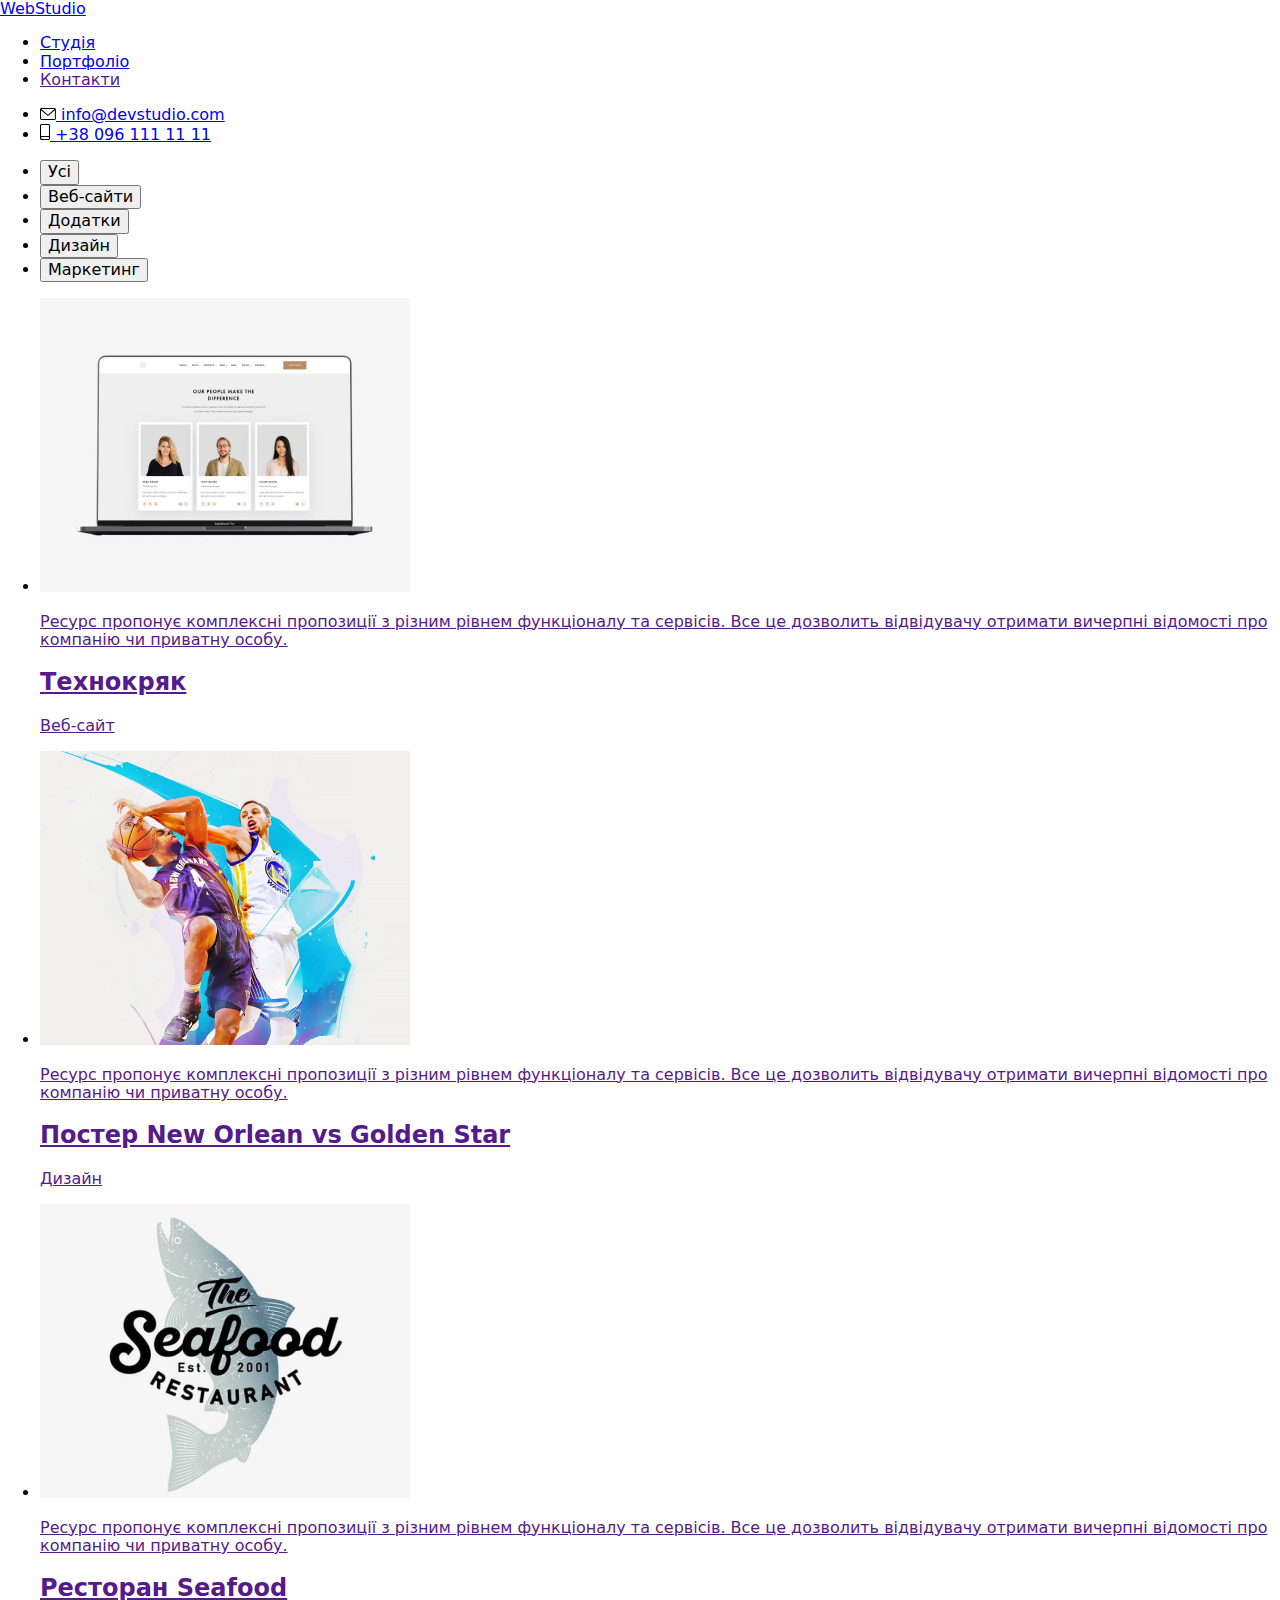
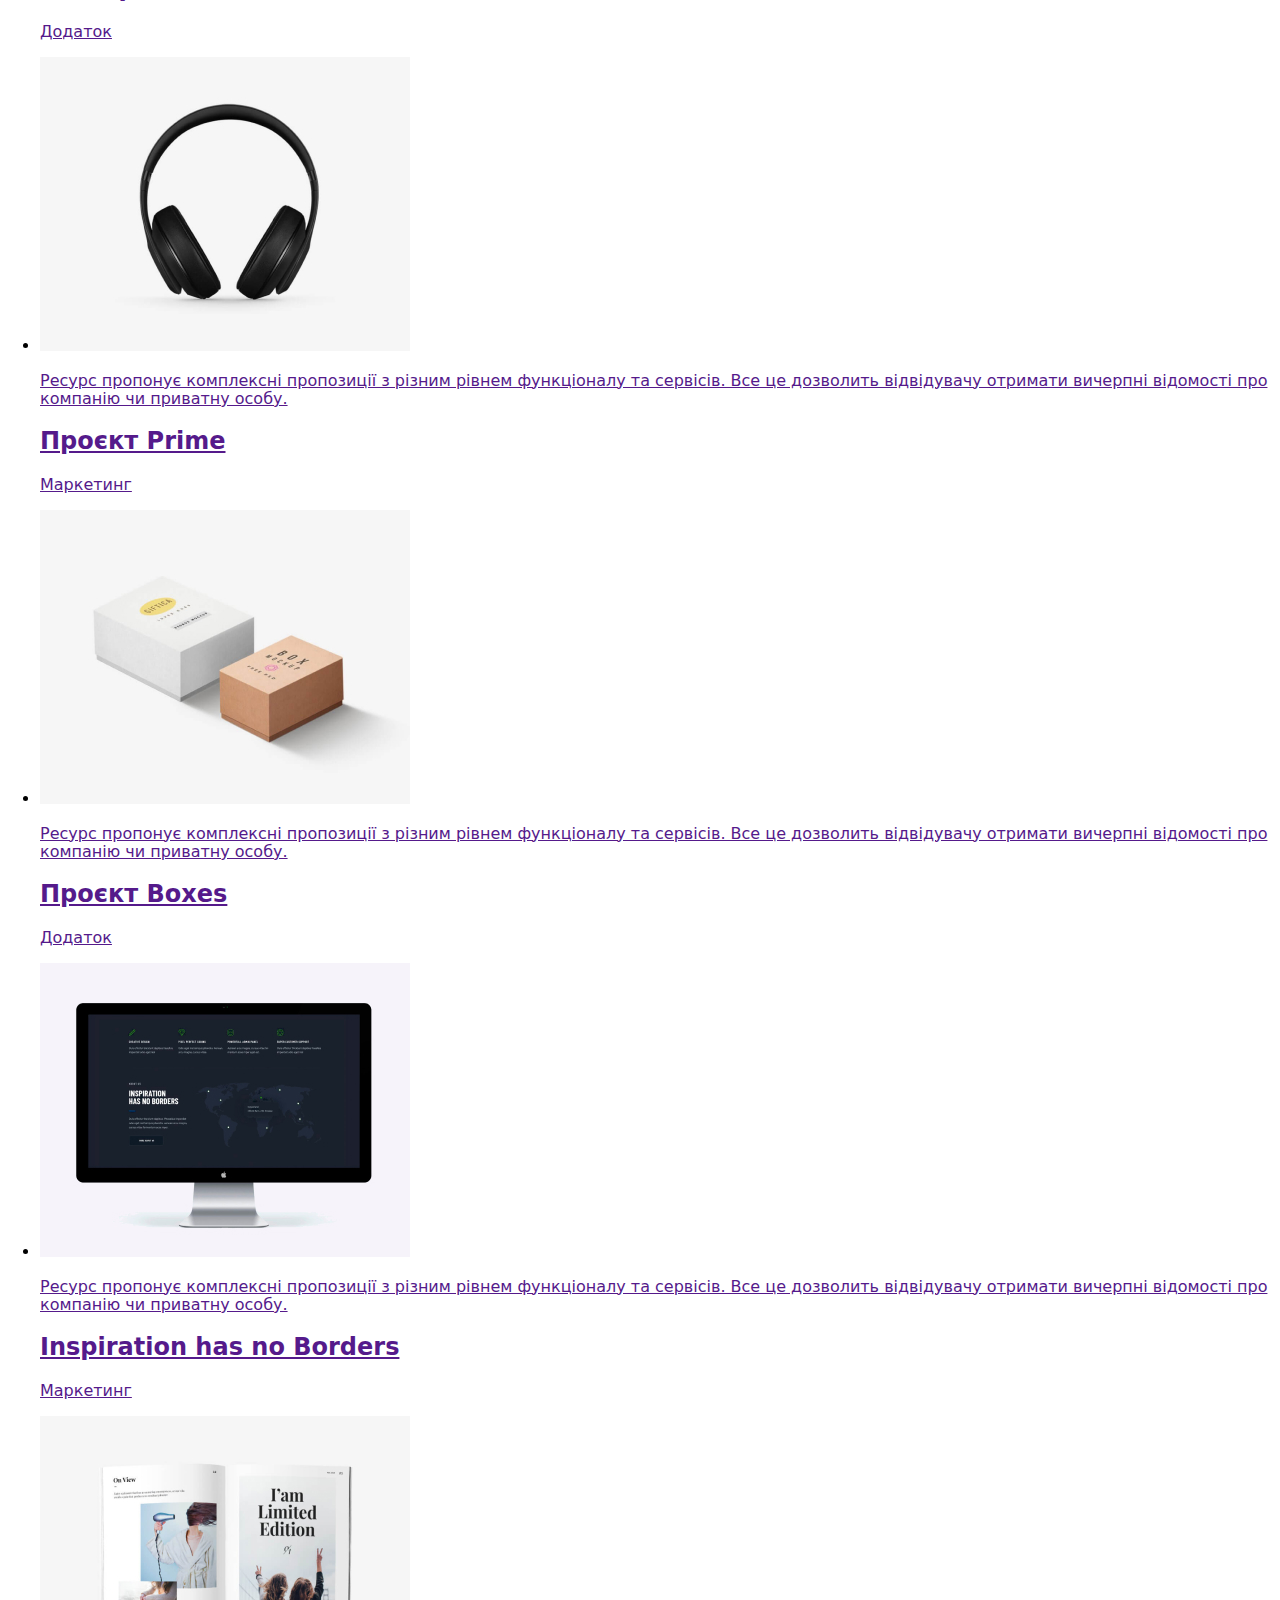
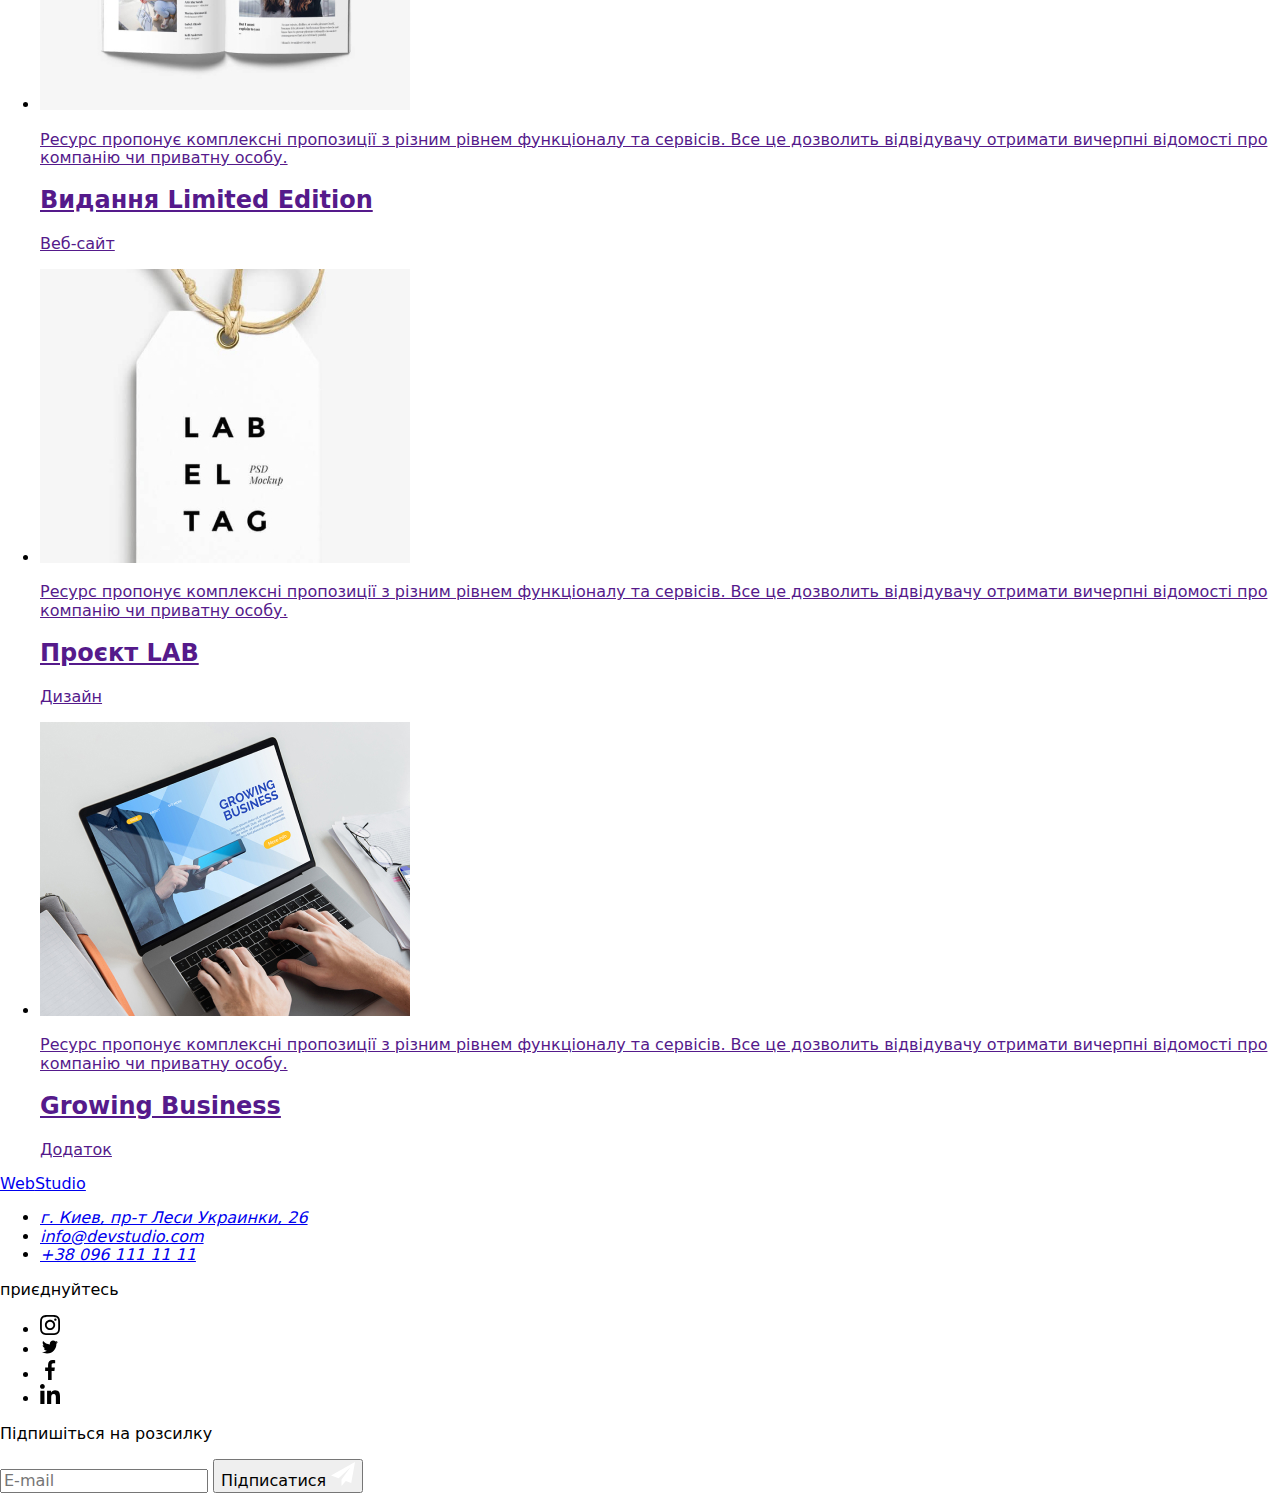
==== portfolio.html @ 45a1a362 "добавил костяк проэкта" ====
<!DOCTYPE html>
<html lang="en">
  <head>
    <meta charset="UTF-8" />
    <meta http-equiv="X-UA-Compatible" content="IE=edge" />
    <meta name="viewport" content="width=device-width, initial-scale=1.0" />
    <link
      rel="stylesheet"
      href="https://cdnjs.cloudflare.com/ajax/libs/modern-normalize/1.1.0/modern-normalize.min.css"
    />
    <link
      href="https://fonts.googleapis.com/css2?family=Raleway:wght@700&family=Roboto:wght@400;500;700;900&display=swap"
      rel="stylesheet"
    />
    <link rel="stylesheet" href="./styles/style.css" />
    <title>Портфоліо</title>
  </head>
  <body>
    <header class="header">
      <div class="container">
        <nav class="nav">
          <a href="./index.html" class="logo link" lang="en">
            <span class="logo-primary">Web</span
            ><span class="logo-secondary">Studio</span>
          </a>
          <ul class="site-nav list">
            <li class="item">
              <a href="./index.html" class="link">Студія</a>
            </li>
            <li class="item">
              <a href="./portfolio.html" class="this-page link">Портфоліо</a>
            </li>
            <li class="item"><a href="" class="link">Контакти</a></li>
          </ul>
        </nav>

        <ul class="connection list">
          <li class="item">
            <a href="mailto:pochta@gmail.com" class="link">
              <svg class="connection-item-icon" height="12px" width="16px">
                <use href="./images/symbol-defs.svg#envelope"></use>
              </svg>
              info@devstudio.com</a
            >
          </li>
          <li class="item">
            <a href="tel:0961111111" class="link">
              <svg class="connection-item-icon" height="16px" width="10px">
                <use href="./images/symbol-defs.svg#smartphone"></use>
              </svg>
              +38 096 111 11 11</a
            >
          </li>
        </ul>
      </div>
    </header>

    <main>
      <section class="main">
        <div class="container">
          <h1 hidden>Наші Роботи</h1>

          <ul class="selection list items">
            <li class="item">
              <button type="button" class="portfolio-btn">Усі</button>
            </li>
            <li class="item">
              <button type="button" class="portfolio-btn">Веб-сайти</button>
            </li>
            <li class="item">
              <button type="button" class="portfolio-btn">Додатки</button>
            </li>
            <li class="item">
              <button type="button" class="portfolio-btn">Дизайн</button>
            </li>
            <li class="item">
              <button type="button" class="portfolio-btn">Маркетинг</button>
            </li>
          </ul>

          <ul class="portfolio list items">
            <li class="box">
              <a href="" class="portfolio-link link">
                <div class="img-container">
                  <img
                    src="./images/tehnokriak.jpg"
                    alt="Веб-сайт відкритий на ноутбуці"
                    width="370"
                  />
                  <div class="text-container">
                    <p class="text">
                      Ресурс пропонує комплексні пропозиції з різним рівнем
                      функціоналу та сервісів. Все це дозволить відвідувачу
                      отримати вичерпні відомості про компанію чи приватну
                      особу.
                    </p>
                  </div>
                </div>
                <div class="box-section">
                  <h2 class="title">Технокряк</h2>
                  <p class="portfolio-text">Веб-сайт</p>
                </div>
              </a>
            </li>
            <li class="box">
              <a href="" class="link">
                <div class="img-container">
                  <img
                    src="./images/new-orlean-vs-golden-star.jpg"
                    alt="Два баскетболісти"
                    width="370"
                  />
                  <div class="text-container">
                    <p class="text">
                      Ресурс пропонує комплексні пропозиції з різним рівнем
                      функціоналу та сервісів. Все це дозволить відвідувачу
                      отримати вичерпні відомості про компанію чи приватну
                      особу.
                    </p>
                  </div>
                </div>
                <div class="box-section">
                  <h2 class="title">Постер New Orlean vs Golden Star</h2>
                  <p class="portfolio-text">Дизайн</p>
                </div>
              </a>
            </li>
            <li class="box">
              <a href="" class="link">
                <div class="img-container">
                  <img
                    src="./images/seafood.jpg"
                    alt="Логотип ресторану"
                    width="370"
                  />
                  <div class="text-container">
                    <p class="text">
                      Ресурс пропонує комплексні пропозиції з різним рівнем
                      функціоналу та сервісів. Все це дозволить відвідувачу
                      отримати вичерпні відомості про компанію чи приватну
                      особу.
                    </p>
                  </div>
                </div>
                <div class="box-section">
                  <h2 class="title">Ресторан Seafood</h2>
                  <p class="portfolio-text">Додаток</p>
                </div>
              </a>
            </li>
            <li class="box">
              <a href="" class="link">
                <div class="img-container">
                  <img
                    src="./images/proekt-prime.jpg"
                    alt="Накладні навушники"
                    width="370"
                  />
                  <div class="text-container">
                    <p class="text">
                      Ресурс пропонує комплексні пропозиції з різним рівнем
                      функціоналу та сервісів. Все це дозволить відвідувачу
                      отримати вичерпні відомості про компанію чи приватну
                      особу.
                    </p>
                  </div>
                </div>
                <div class="box-section">
                  <h2 class="title">Проєкт Prime</h2>
                  <p class="portfolio-text">Маркетинг</p>
                </div>
              </a>
            </li>
            <li class="box">
              <a href="" class="link">
                <div class="img-container">
                  <img
                    src="./images/proekt-boxes.jpg"
                    alt="Дві кастованні коробки"
                    width="370"
                  />
                  <div class="text-container">
                    <p class="text">
                      Ресурс пропонує комплексні пропозиції з різним рівнем
                      функціоналу та сервісів. Все це дозволить відвідувачу
                      отримати вичерпні відомості про компанію чи приватну
                      особу.
                    </p>
                  </div>
                </div>
                <div class="box-section">
                  <h2 class="title">Проєкт Boxes</h2>
                  <p class="portfolio-text">Додаток</p>
                </div>
              </a>
            </li>
            <li class="box">
              <a href="" class="link">
                <div class="img-container">
                  <img
                    src="./images/inspiration-has-no-borders.jpg"
                    alt="Відткритий сайт на Ай мак"
                    width="370"
                  />
                  <div class="text-container">
                    <p class="text">
                      Ресурс пропонує комплексні пропозиції з різним рівнем
                      функціоналу та сервісів. Все це дозволить відвідувачу
                      отримати вичерпні відомості про компанію чи приватну
                      особу.
                    </p>
                  </div>
                </div>
                <div class="box-section">
                  <h2 class="title">Inspiration has no Borders</h2>
                  <p class="portfolio-text">Маркетинг</p>
                </div>
              </a>
            </li>
            <li class="box">
              <a href="" class="link">
                <div class="img-container">
                  <img
                    src="./images/limited-edition.jpg"
                    alt="Відкрита книга"
                    width="370"
                  />
                  <div class="text-container">
                    <p class="text">
                      Ресурс пропонує комплексні пропозиції з різним рівнем
                      функціоналу та сервісів. Все це дозволить відвідувачу
                      отримати вичерпні відомості про компанію чи приватну
                      особу.
                    </p>
                  </div>
                </div>
                <div class="box-section">
                  <h2 class="title">Видання Limited Edition</h2>
                  <p class="portfolio-text">Веб-сайт</p>
                </div>
              </a>
            </li>
            <li class="box">
              <a href="" class="link">
                <div class="img-container">
                  <img src="./images/lab.jpg" alt="Лейба на одяг" width="370" />
                  <div class="text-container">
                    <p class="text">
                      Ресурс пропонує комплексні пропозиції з різним рівнем
                      функціоналу та сервісів. Все це дозволить відвідувачу
                      отримати вичерпні відомості про компанію чи приватну
                      особу.
                    </p>
                  </div>
                </div>
                <div class="box-section">
                  <h2 class="title">Проєкт LAB</h2>
                  <p class="portfolio-text">Дизайн</p>
                </div>
              </a>
            </li>
            <li class="box">
              <a href="" class="link">
                <div class="img-container">
                  <img
                    src="./images/growing-business.jpg"
                    alt="Додаток відкритий на ноутбуці"
                    width="370"
                  />
                  <div class="text-container">
                    <p class="text">
                      Ресурс пропонує комплексні пропозиції з різним рівнем
                      функціоналу та сервісів. Все це дозволить відвідувачу
                      отримати вичерпні відомості про компанію чи приватну
                      особу.
                    </p>
                  </div>
                </div>
                <div class="box-section">
                  <h2 class="title">Growing Business</h2>
                  <p class="portfolio-text">Додаток</p>
                </div>
              </a>
            </li>
          </ul>
        </div>
      </section>
    </main>

    <footer class="footer">
      <div class="container">
        <div class="footer-adres-container">
          <a href="./index.html" class="footer-logo logo link" lang="en">
            <span class="logo-primary">Web</span
            ><span class="logo-footer">Studio</span>
          </a>
          <address class="footer-adres">
            <ul class="list">
              <li class="item">
                <a
                  href="https://goo.gl/maps/CPtrU1FHBa2aNyZL9"
                  target="_blank"
                  rel="noopener noreferrer nofollow"
                  class="footer-link link"
                >
                  г. Киев, пр-т Леси Украинки, 26</a
                >
              </li>
              <li class="item">
                <a href="mailto:pochta@gmail.com" class="link"
                  >info@devstudio.com</a
                >
              </li>
              <li class="item">
                <a href="tel:0961111111" class="link">+38 096 111 11 11</a>
              </li>
            </ul>
          </address>
        </div>
        <div class="footer-links">
          <p class="text">приєднуйтесь</p>
          <ul class="footer-social-links list">
            <li class="item">
              <a href="" class="link">
                <svg class="icon" width="20" height="20">
                  <use href="./images/symbol-defs.svg#instagram"></use>
                </svg>
              </a>
            </li>
            <li class="item">
              <a href="" class="link">
                <svg class="icon" width="20" height="16">
                  <use href="./images/symbol-defs.svg#twitter"></use>
                </svg>
              </a>
            </li>
            <li class="item">
              <a href="" class="link">
                <svg class="icon" width="20" height="20">
                  <use href="./images/symbol-defs.svg#facebook"></use>
                </svg>
              </a>
            </li>
            <li class="item">
              <a href="" class="link">
                <svg class="icon" width="20" height="20">
                  <use href="./images/symbol-defs.svg#linkedin"></use>
                </svg>
              </a>
            </li>
          </ul>
        </div>
        <div>
          <p class="text">Підпишіться на розсилку</p>

          <form name="mailing-list-form" class="footer-distribution">
            <label>
              <input type="email" class="footer-input" placeholder="E-mail" />
            </label>
            <button type="submit" class="foot-btn">
              Підписатися
              <svg class="icon" width="24px" height="24px">
                <use href="./images/symbol-defs.svg#telegram"></use>
              </svg>
            </button>
          </form>
        </div>
      </div>
    </footer>
  </body>
</html>
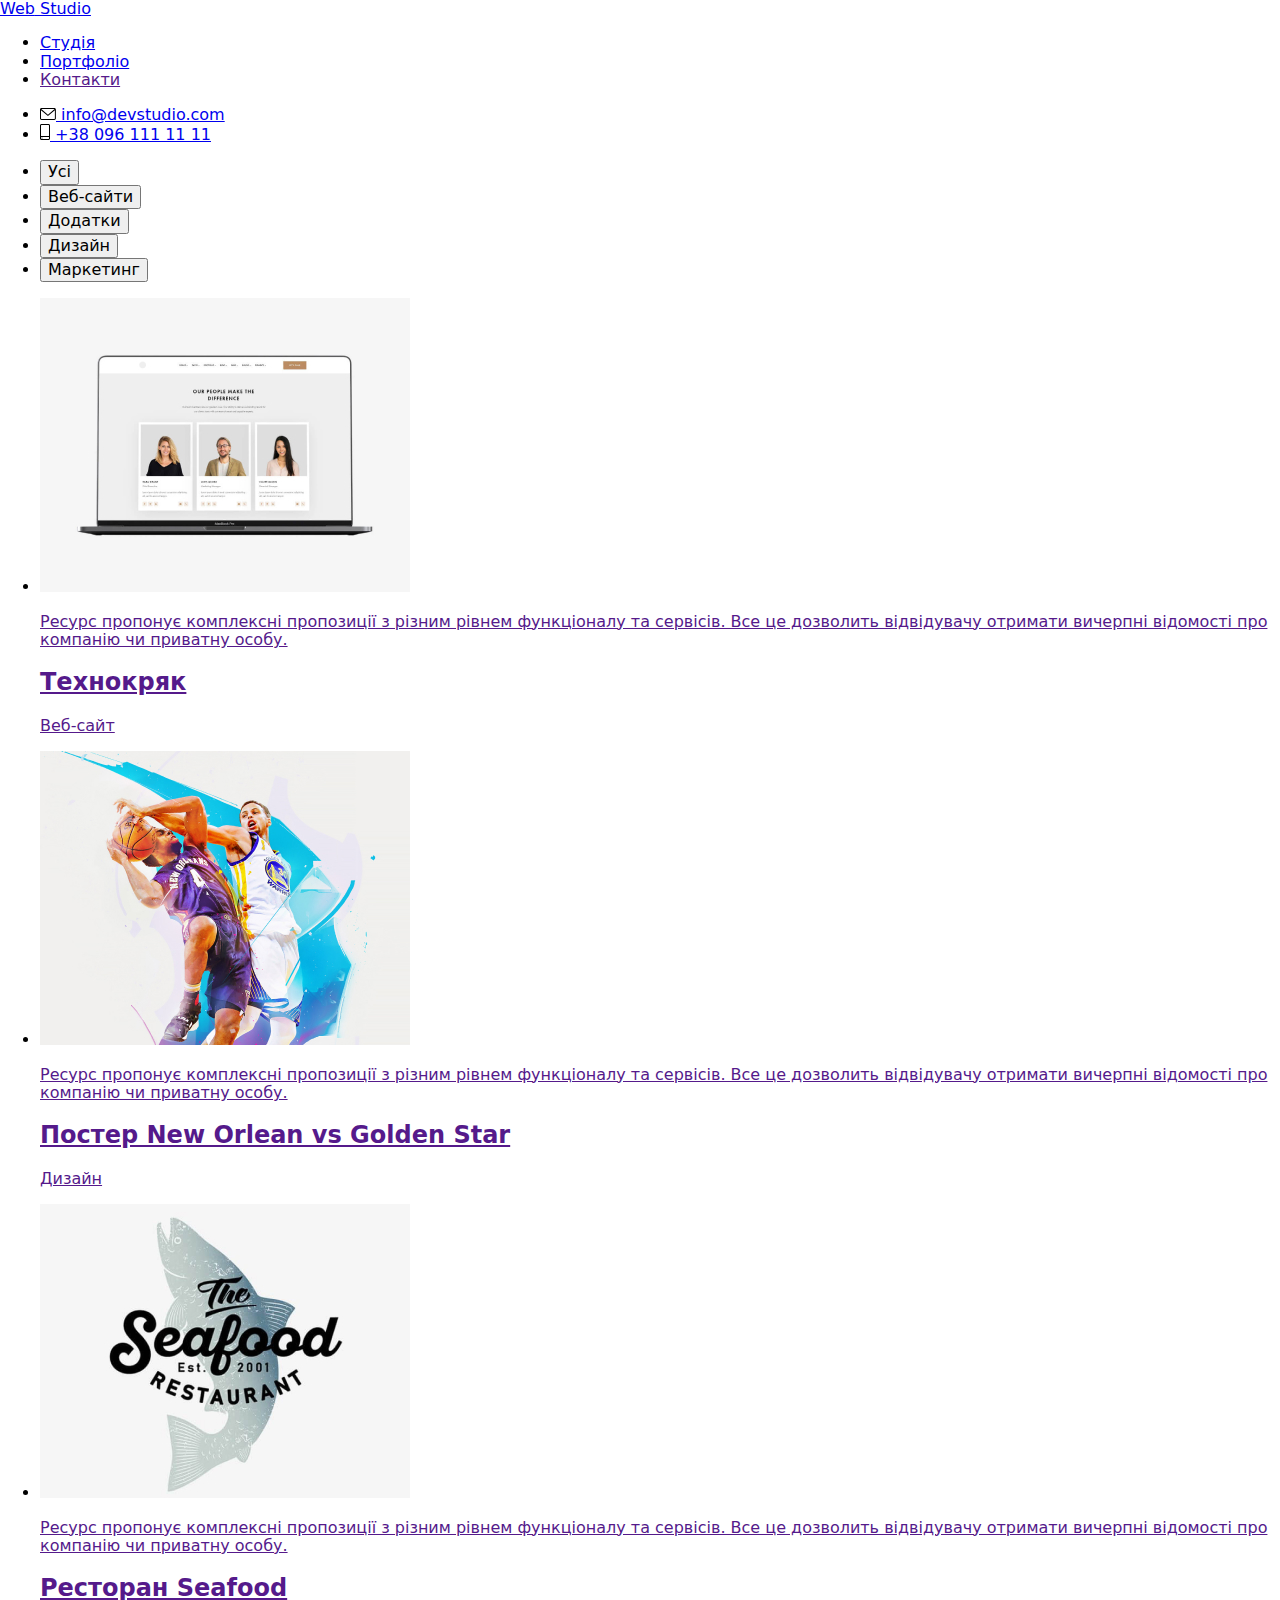
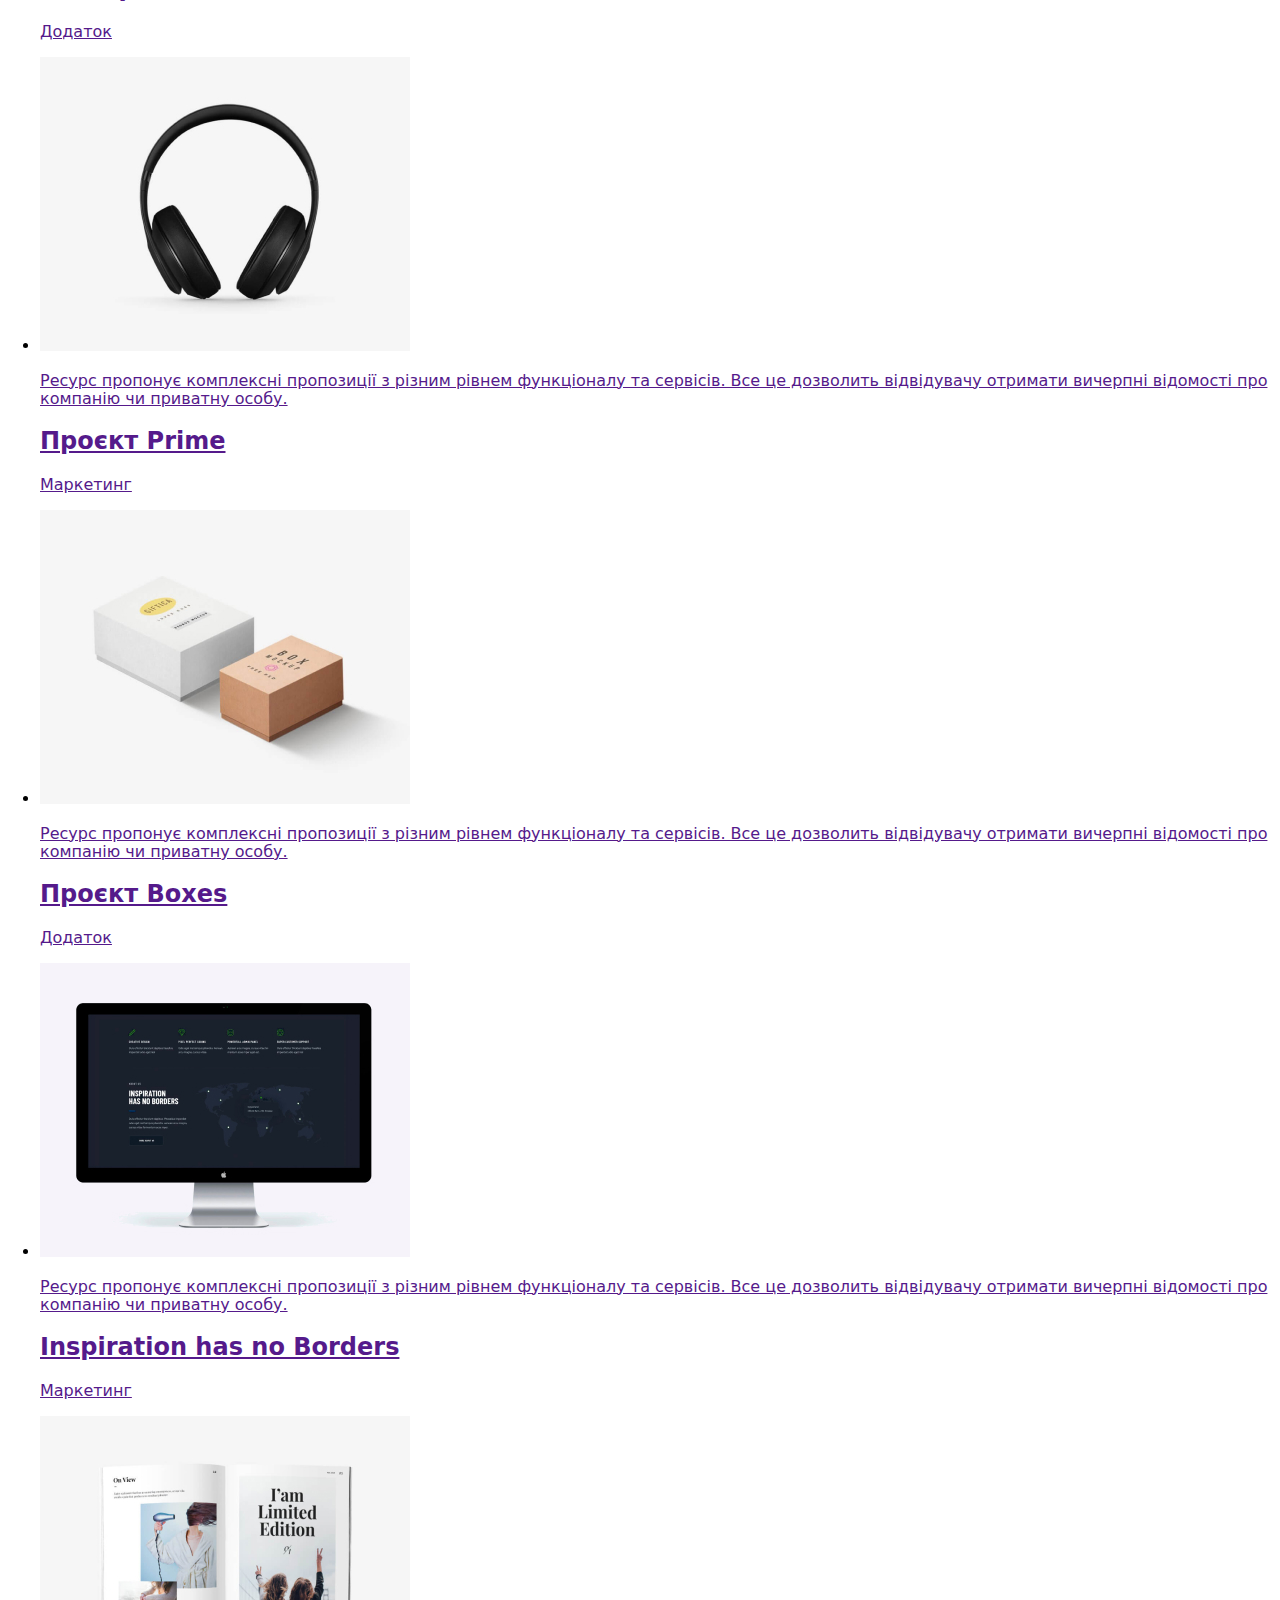
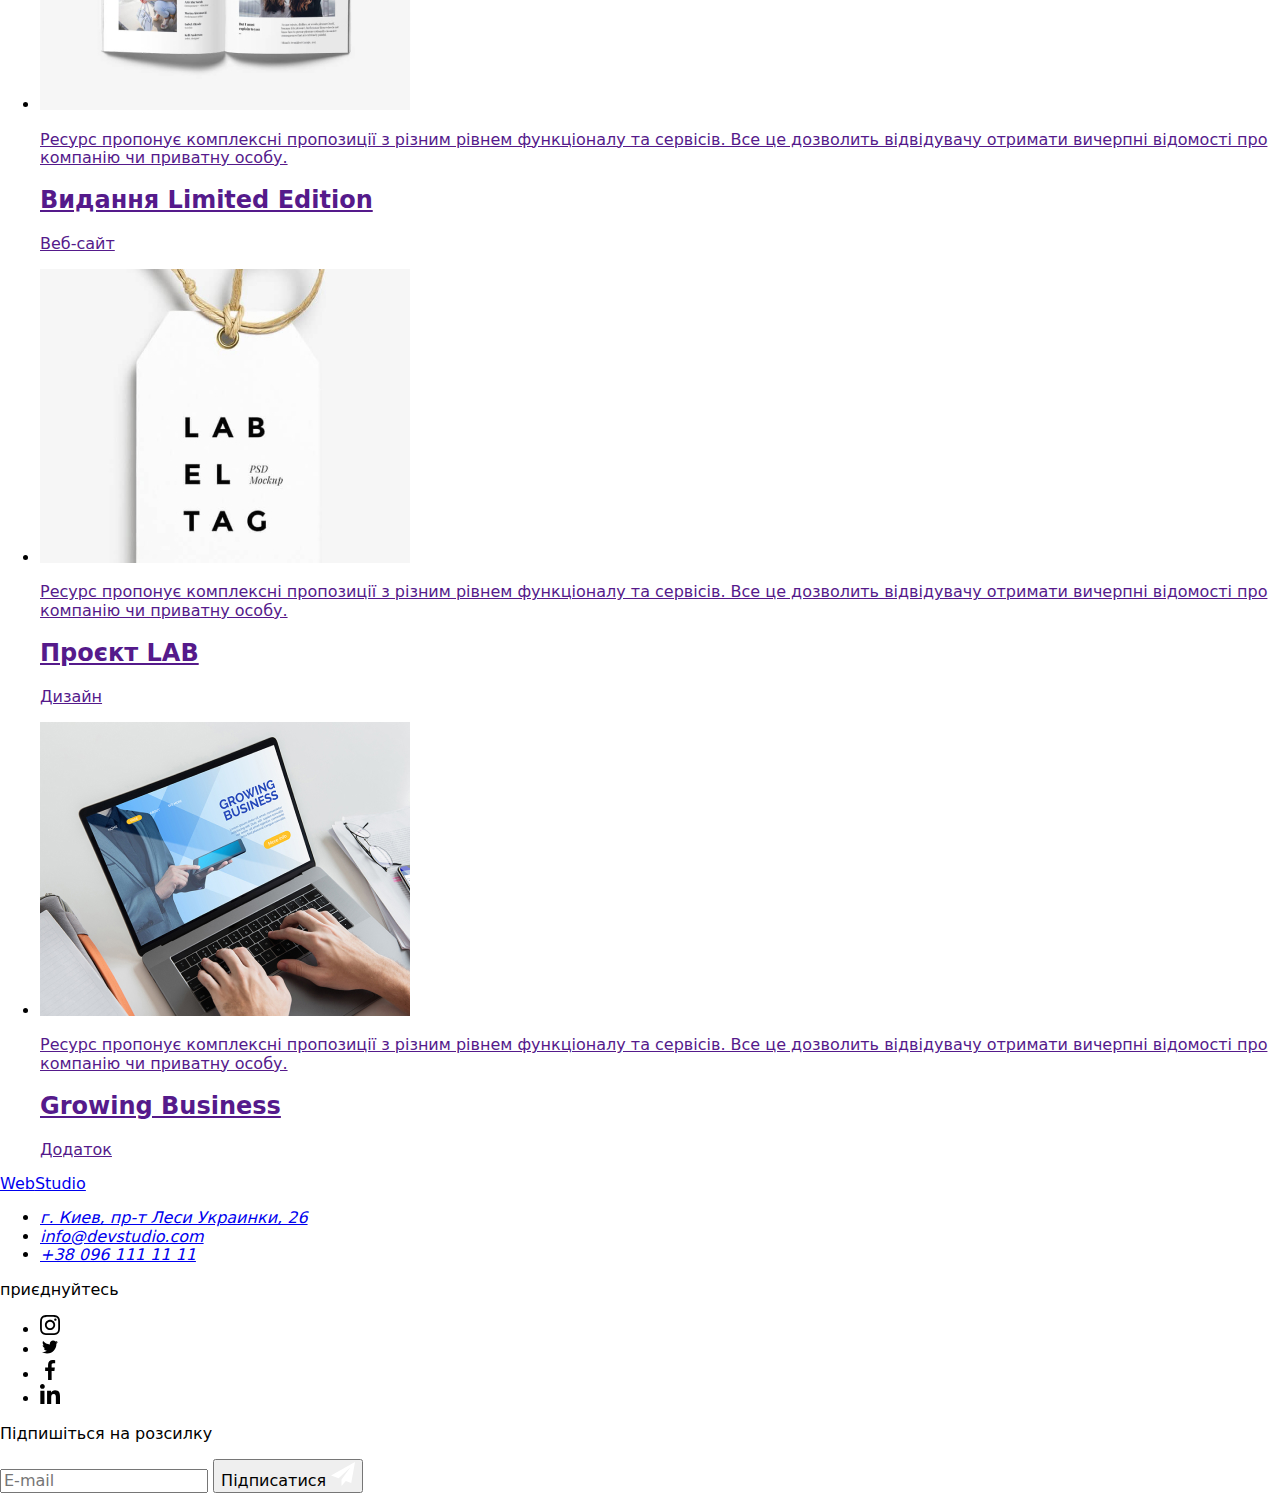
==== commit da131486: "Переделал названия классов" ====
--- a/portfolio.html
+++ b/portfolio.html
@@ -20,36 +20,36 @@
       <div class="container">
         <nav class="nav">
           <a href="./index.html" class="logo link" lang="en">
-            <span class="logo-primary">Web</span
-            ><span class="logo-secondary">Studio</span>
+            <span class="logo__primary">Web</span>
+            <span class="logo__secondary">Studio</span>
           </a>
           <ul class="site-nav list">
-            <li class="item">
-              <a href="./index.html" class="link">Студія</a>
-            </li>
-            <li class="item">
-              <a href="./portfolio.html" class="this-page link">Портфоліо</a>
-            </li>
-            <li class="item"><a href="" class="link">Контакти</a></li>
+            <li class="site-nav__item">
+              <a href="./index.html" class="this-page site-nav__link">Студія</a>
+            </li>
+            <li class="site-nav__item">
+              <a href="./portfolio.html" class="site-nav__link">Портфоліо</a>
+            </li>
+            <li class="site-nav__item">
+              <a href="" class="site-nav__link">Контакти</a>
+            </li>
           </ul>
         </nav>
 
         <ul class="connection list">
-          <li class="item">
-            <a href="mailto:pochta@gmail.com" class="link">
-              <svg class="connection-item-icon" height="12px" width="16px">
+          <li class="connection__item">
+            <a href="mailto:pochta@gmail.com" class="connection__link">
+              <svg class="connection__icon" height="12px" width="16px">
                 <use href="./images/symbol-defs.svg#envelope"></use>
               </svg>
-              info@devstudio.com</a
-            >
+              info@devstudio.com</a>
           </li>
-          <li class="item">
-            <a href="tel:0961111111" class="link">
-              <svg class="connection-item-icon" height="16px" width="10px">
+          <li class="connection__item">
+            <a href="tel:0961111111" class="connection__link">
+              <svg class="connection__icon" height="16px" width="10px">
                 <use href="./images/symbol-defs.svg#smartphone"></use>
               </svg>
-              +38 096 111 11 11</a
-            >
+              +38 096 111 11 11</a>
           </li>
         </ul>
       </div>
@@ -61,224 +61,224 @@
           <h1 hidden>Наші Роботи</h1>
 
           <ul class="selection list items">
-            <li class="item">
-              <button type="button" class="portfolio-btn">Усі</button>
-            </li>
-            <li class="item">
-              <button type="button" class="portfolio-btn">Веб-сайти</button>
-            </li>
-            <li class="item">
-              <button type="button" class="portfolio-btn">Додатки</button>
-            </li>
-            <li class="item">
-              <button type="button" class="portfolio-btn">Дизайн</button>
-            </li>
-            <li class="item">
-              <button type="button" class="portfolio-btn">Маркетинг</button>
+            <li class="selection__item">
+              <button type="button" class="selection__btn">Усі</button>
+            </li>
+            <li class="selection__item">
+              <button type="button" class="selection__btn">Веб-сайти</button>
+            </li>
+            <li class="selection__item">
+              <button type="button" class="selection__btn">Додатки</button>
+            </li>
+            <li class="selection__item">
+              <button type="button" class="selection__btn">Дизайн</button>
+            </li>
+            <li class="selection__item">
+              <button type="button" class="selection__btn">Маркетинг</button>
             </li>
           </ul>
 
-          <ul class="portfolio list items">
-            <li class="box">
-              <a href="" class="portfolio-link link">
-                <div class="img-container">
+          <ul class="portfolio-list list items">
+            <li class="portfolio-list__item">
+              <a href="" class="card link">
+                <div class="card__container">
                   <img
                     src="./images/tehnokriak.jpg"
                     alt="Веб-сайт відкритий на ноутбуці"
                     width="370"
                   />
-                  <div class="text-container">
-                    <p class="text">
-                      Ресурс пропонує комплексні пропозиції з різним рівнем
-                      функціоналу та сервісів. Все це дозволить відвідувачу
-                      отримати вичерпні відомості про компанію чи приватну
-                      особу.
-                    </p>
-                  </div>
-                </div>
-                <div class="box-section">
-                  <h2 class="title">Технокряк</h2>
-                  <p class="portfolio-text">Веб-сайт</p>
-                </div>
-              </a>
-            </li>
-            <li class="box">
-              <a href="" class="link">
-                <div class="img-container">
+                  <div class="card__text-container">
+                    <p class="card__text--focused">
+                      Ресурс пропонує комплексні пропозиції з різним рівнем
+                      функціоналу та сервісів. Все це дозволить відвідувачу
+                      отримати вичерпні відомості про компанію чи приватну
+                      особу.
+                    </p>
+                  </div>
+                </div>
+                <div class="card__section">
+                  <h2 class="card__title">Технокряк</h2>
+                  <p class="card__text">Веб-сайт</p>
+                </div>
+              </a>
+            </li>
+            <li class="portfolio-list__item">
+              <a href="" class="card link">
+                <div class="card__container">
                   <img
                     src="./images/new-orlean-vs-golden-star.jpg"
                     alt="Два баскетболісти"
                     width="370"
                   />
-                  <div class="text-container">
-                    <p class="text">
-                      Ресурс пропонує комплексні пропозиції з різним рівнем
-                      функціоналу та сервісів. Все це дозволить відвідувачу
-                      отримати вичерпні відомості про компанію чи приватну
-                      особу.
-                    </p>
-                  </div>
-                </div>
-                <div class="box-section">
-                  <h2 class="title">Постер New Orlean vs Golden Star</h2>
-                  <p class="portfolio-text">Дизайн</p>
-                </div>
-              </a>
-            </li>
-            <li class="box">
-              <a href="" class="link">
-                <div class="img-container">
+                  <div class="card__container">
+                    <p class="card__text--focused">
+                      Ресурс пропонує комплексні пропозиції з різним рівнем
+                      функціоналу та сервісів. Все це дозволить відвідувачу
+                      отримати вичерпні відомості про компанію чи приватну
+                      особу.
+                    </p>
+                  </div>
+                </div>
+                <div class="card__section">
+                  <h2 class="card__title">Постер New Orlean vs Golden Star</h2>
+                  <p class="card__text">Дизайн</p>
+                </div>
+              </a>
+            </li>
+            <li class="portfolio-list__item">
+              <a href="" class="card link">
+                <div class="card__container">
                   <img
                     src="./images/seafood.jpg"
                     alt="Логотип ресторану"
                     width="370"
                   />
-                  <div class="text-container">
-                    <p class="text">
-                      Ресурс пропонує комплексні пропозиції з різним рівнем
-                      функціоналу та сервісів. Все це дозволить відвідувачу
-                      отримати вичерпні відомості про компанію чи приватну
-                      особу.
-                    </p>
-                  </div>
-                </div>
-                <div class="box-section">
-                  <h2 class="title">Ресторан Seafood</h2>
-                  <p class="portfolio-text">Додаток</p>
-                </div>
-              </a>
-            </li>
-            <li class="box">
-              <a href="" class="link">
-                <div class="img-container">
+                  <div class="card__text-container">
+                    <p class="card__text--focused">
+                      Ресурс пропонує комплексні пропозиції з різним рівнем
+                      функціоналу та сервісів. Все це дозволить відвідувачу
+                      отримати вичерпні відомості про компанію чи приватну
+                      особу.
+                    </p>
+                  </div>
+                </div>
+                <div class="card__section">
+                  <h2 class="card__title">Ресторан Seafood</h2>
+                  <p class="card__text">Додаток</p>
+                </div>
+              </a>
+            </li>
+            <li class="portfolio-list__item">
+              <a href="" class="card link">
+                <div class="card__container">
                   <img
                     src="./images/proekt-prime.jpg"
                     alt="Накладні навушники"
                     width="370"
                   />
-                  <div class="text-container">
-                    <p class="text">
-                      Ресурс пропонує комплексні пропозиції з різним рівнем
-                      функціоналу та сервісів. Все це дозволить відвідувачу
-                      отримати вичерпні відомості про компанію чи приватну
-                      особу.
-                    </p>
-                  </div>
-                </div>
-                <div class="box-section">
-                  <h2 class="title">Проєкт Prime</h2>
-                  <p class="portfolio-text">Маркетинг</p>
-                </div>
-              </a>
-            </li>
-            <li class="box">
-              <a href="" class="link">
-                <div class="img-container">
+                  <div class="card__text-container">
+                    <p class="card__text--focused">
+                      Ресурс пропонує комплексні пропозиції з різним рівнем
+                      функціоналу та сервісів. Все це дозволить відвідувачу
+                      отримати вичерпні відомості про компанію чи приватну
+                      особу.
+                    </p>
+                  </div>
+                </div>
+                <div class="card__section">
+                  <h2 class="card__title">Проєкт Prime</h2>
+                  <p class="card__text">Маркетинг</p>
+                </div>
+              </a>
+            </li>
+            <li class="portfolio-list__item">
+              <a href="" class="card link">
+                <div class="card__container">
                   <img
                     src="./images/proekt-boxes.jpg"
                     alt="Дві кастованні коробки"
                     width="370"
                   />
-                  <div class="text-container">
-                    <p class="text">
-                      Ресурс пропонує комплексні пропозиції з різним рівнем
-                      функціоналу та сервісів. Все це дозволить відвідувачу
-                      отримати вичерпні відомості про компанію чи приватну
-                      особу.
-                    </p>
-                  </div>
-                </div>
-                <div class="box-section">
-                  <h2 class="title">Проєкт Boxes</h2>
-                  <p class="portfolio-text">Додаток</p>
-                </div>
-              </a>
-            </li>
-            <li class="box">
-              <a href="" class="link">
-                <div class="img-container">
+                  <div class="card__text-container">
+                    <p class="card__text--focused">
+                      Ресурс пропонує комплексні пропозиції з різним рівнем
+                      функціоналу та сервісів. Все це дозволить відвідувачу
+                      отримати вичерпні відомості про компанію чи приватну
+                      особу.
+                    </p>
+                  </div>
+                </div>
+                <div class="card__section">
+                  <h2 class="card__title">Проєкт Boxes</h2>
+                  <p class="card__text">Додаток</p>
+                </div>
+              </a>
+            </li>
+            <li class="portfolio-list__item">
+              <a href="" class="card link">
+                <div class="card__container">
                   <img
                     src="./images/inspiration-has-no-borders.jpg"
                     alt="Відткритий сайт на Ай мак"
                     width="370"
                   />
-                  <div class="text-container">
-                    <p class="text">
-                      Ресурс пропонує комплексні пропозиції з різним рівнем
-                      функціоналу та сервісів. Все це дозволить відвідувачу
-                      отримати вичерпні відомості про компанію чи приватну
-                      особу.
-                    </p>
-                  </div>
-                </div>
-                <div class="box-section">
-                  <h2 class="title">Inspiration has no Borders</h2>
-                  <p class="portfolio-text">Маркетинг</p>
-                </div>
-              </a>
-            </li>
-            <li class="box">
-              <a href="" class="link">
-                <div class="img-container">
+                  <div class="card__text-container">
+                    <p class="card__text--focused">
+                      Ресурс пропонує комплексні пропозиції з різним рівнем
+                      функціоналу та сервісів. Все це дозволить відвідувачу
+                      отримати вичерпні відомості про компанію чи приватну
+                      особу.
+                    </p>
+                  </div>
+                </div>
+                <div class="card__section">
+                  <h2 class="card__title">Inspiration has no Borders</h2>
+                  <p class="card__text">Маркетинг</p>
+                </div>
+              </a>
+            </li>
+            <li class="portfolio-list__item">
+              <a href="" class="card link">
+                <div class="card__container">
                   <img
                     src="./images/limited-edition.jpg"
                     alt="Відкрита книга"
                     width="370"
                   />
-                  <div class="text-container">
-                    <p class="text">
-                      Ресурс пропонує комплексні пропозиції з різним рівнем
-                      функціоналу та сервісів. Все це дозволить відвідувачу
-                      отримати вичерпні відомості про компанію чи приватну
-                      особу.
-                    </p>
-                  </div>
-                </div>
-                <div class="box-section">
-                  <h2 class="title">Видання Limited Edition</h2>
-                  <p class="portfolio-text">Веб-сайт</p>
-                </div>
-              </a>
-            </li>
-            <li class="box">
-              <a href="" class="link">
-                <div class="img-container">
+                  <div class="card__text-container">
+                    <p class="card__text--focused">
+                      Ресурс пропонує комплексні пропозиції з різним рівнем
+                      функціоналу та сервісів. Все це дозволить відвідувачу
+                      отримати вичерпні відомості про компанію чи приватну
+                      особу.
+                    </p>
+                  </div>
+                </div>
+                <div class="card__section">
+                  <h2 class="card__title">Видання Limited Edition</h2>
+                  <p class="card__text">Веб-сайт</p>
+                </div>
+              </a>
+            </li>
+            <li class="portfolio-list__item">
+              <a href="" class="card link">
+                <div class="card__container">
                   <img src="./images/lab.jpg" alt="Лейба на одяг" width="370" />
-                  <div class="text-container">
-                    <p class="text">
-                      Ресурс пропонує комплексні пропозиції з різним рівнем
-                      функціоналу та сервісів. Все це дозволить відвідувачу
-                      отримати вичерпні відомості про компанію чи приватну
-                      особу.
-                    </p>
-                  </div>
-                </div>
-                <div class="box-section">
-                  <h2 class="title">Проєкт LAB</h2>
-                  <p class="portfolio-text">Дизайн</p>
-                </div>
-              </a>
-            </li>
-            <li class="box">
-              <a href="" class="link">
-                <div class="img-container">
+                  <div class="card__text-container">
+                    <p class="card__text--focused">
+                      Ресурс пропонує комплексні пропозиції з різним рівнем
+                      функціоналу та сервісів. Все це дозволить відвідувачу
+                      отримати вичерпні відомості про компанію чи приватну
+                      особу.
+                    </p>
+                  </div>
+                </div>
+                <div class="card__section">
+                  <h2 class="card__title">Проєкт LAB</h2>
+                  <p class="card__text">Дизайн</p>
+                </div>
+              </a>
+            </li>
+            <li class="portfolio-list__item">
+              <a href="" class="card link">
+                <div class="card__container">
                   <img
                     src="./images/growing-business.jpg"
                     alt="Додаток відкритий на ноутбуці"
                     width="370"
                   />
-                  <div class="text-container">
-                    <p class="text">
-                      Ресурс пропонує комплексні пропозиції з різним рівнем
-                      функціоналу та сервісів. Все це дозволить відвідувачу
-                      отримати вичерпні відомості про компанію чи приватну
-                      особу.
-                    </p>
-                  </div>
-                </div>
-                <div class="box-section">
-                  <h2 class="title">Growing Business</h2>
-                  <p class="portfolio-text">Додаток</p>
+                  <div class="card__text-container">
+                    <p class="card__text--focused">
+                      Ресурс пропонує комплексні пропозиції з різним рівнем
+                      функціоналу та сервісів. Все це дозволить відвідувачу
+                      отримати вичерпні відомості про компанію чи приватну
+                      особу.
+                    </p>
+                  </div>
+                </div>
+                <div class="card__section">
+                  <h2 class="card__title">Growing Business</h2>
+                  <p class="card__text">Додаток</p>
                 </div>
               </a>
             </li>
@@ -290,13 +290,13 @@
     <footer class="footer">
       <div class="container">
         <div class="footer-adres-container">
-          <a href="./index.html" class="footer-logo logo link" lang="en">
-            <span class="logo-primary">Web</span
-            ><span class="logo-footer">Studio</span>
+          <a href="./index.html" class="logo footer--logo link" lang="en">
+            <span class="logo__primary">Web</span
+            ><span class="logo__footer">Studio</span>
           </a>
           <address class="footer-adres">
-            <ul class="list">
-              <li class="item">
+            <ul class="footer-adres__list">
+              <li class="footer-adres__item">
                 <a
                   href="https://goo.gl/maps/CPtrU1FHBa2aNyZL9"
                   target="_blank"
@@ -306,58 +306,58 @@
                   г. Киев, пр-т Леси Украинки, 26</a
                 >
               </li>
-              <li class="item">
-                <a href="mailto:pochta@gmail.com" class="link"
+              <li class="footer-adres__item">
+                <a href="mailto:pochta@gmail.com" class="footer-adres__link"
                   >info@devstudio.com</a
                 >
               </li>
-              <li class="item">
-                <a href="tel:0961111111" class="link">+38 096 111 11 11</a>
+              <li class="footer-adres__item">
+                <a href="tel:0961111111" class="footer-adres__link">+38 096 111 11 11</a>
               </li>
             </ul>
           </address>
         </div>
         <div class="footer-links">
-          <p class="text">приєднуйтесь</p>
-          <ul class="footer-social-links list">
-            <li class="item">
-              <a href="" class="link">
-                <svg class="icon" width="20" height="20">
+          <p class="footer-links__text">приєднуйтесь</p>
+          <ul class="footer-links__social-links list">
+            <li class="footer-links__item">
+              <a href="" class="footer-links__link">
+                <svg class="footer-links__icon" width="20" height="20">
                   <use href="./images/symbol-defs.svg#instagram"></use>
                 </svg>
               </a>
             </li>
-            <li class="item">
-              <a href="" class="link">
-                <svg class="icon" width="20" height="16">
+            <li class="footer-links__item">
+              <a href="" class="footer-links__link">
+                <svg class="footer-links__icon" width="20" height="16">
                   <use href="./images/symbol-defs.svg#twitter"></use>
                 </svg>
               </a>
             </li>
-            <li class="item">
-              <a href="" class="link">
+            <li class="footer-links__item">
+              <a href="" class="footer-links__link">
                 <svg class="icon" width="20" height="20">
                   <use href="./images/symbol-defs.svg#facebook"></use>
                 </svg>
               </a>
             </li>
-            <li class="item">
-              <a href="" class="link">
-                <svg class="icon" width="20" height="20">
+            <li class="footer-links__item">
+              <a href="" class="footer-links__link">
+                <svg class="footer-links__icon" width="20" height="20">
                   <use href="./images/symbol-defs.svg#linkedin"></use>
                 </svg>
               </a>
             </li>
           </ul>
         </div>
-        <div>
-          <p class="text">Підпишіться на розсилку</p>
-
-          <form name="mailing-list-form" class="footer-distribution">
+        <div class="footer-form">
+          <p class="footer-form__text">Підпишіться на розсилку</p>
+
+          <form name="mailing-list-form" class="footer-form__distribution">
             <label>
-              <input type="email" class="footer-input" placeholder="E-mail" />
+              <input type="email" class="footer-form__input" placeholder="E-mail" />
             </label>
-            <button type="submit" class="foot-btn">
+            <button type="submit" class="footer-form__btn">
               Підписатися
               <svg class="icon" width="24px" height="24px">
                 <use href="./images/symbol-defs.svg#telegram"></use>
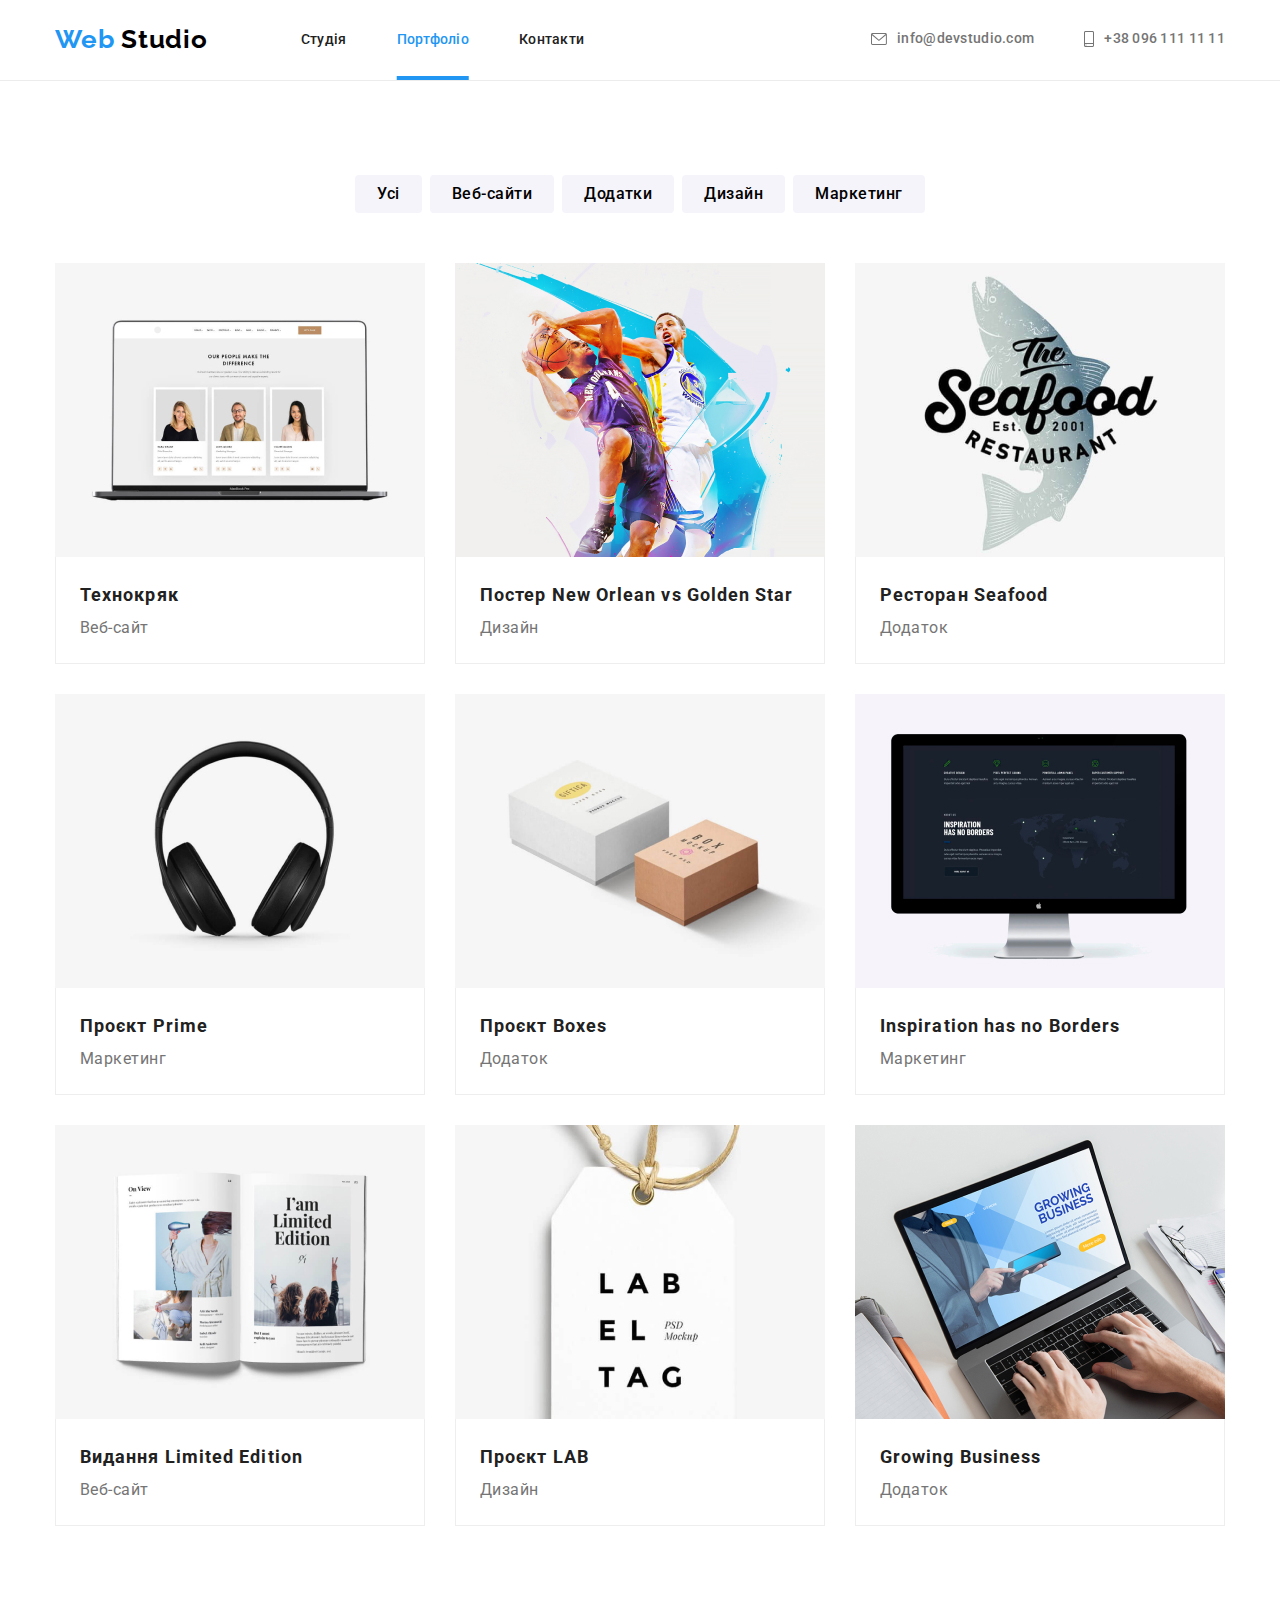
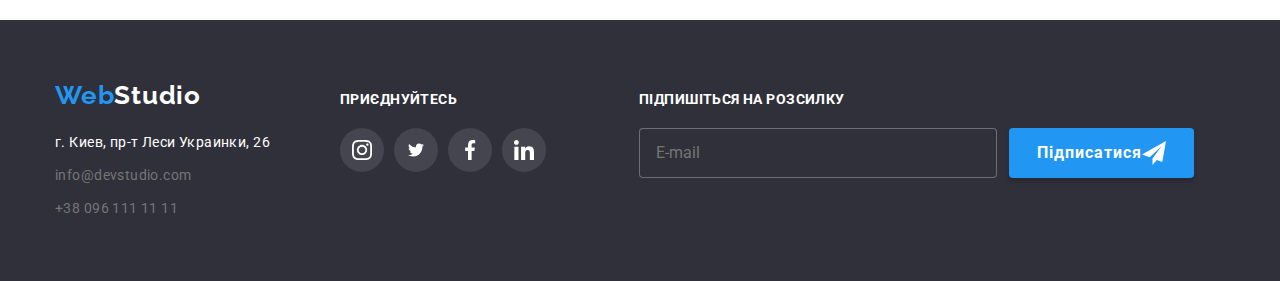
==== commit 8d9300b2: "Переписал стили в scss формат, и внес правки по BEM" ====
--- a/portfolio.html
+++ b/portfolio.html
@@ -12,12 +12,12 @@
       href="https://fonts.googleapis.com/css2?family=Raleway:wght@700&family=Roboto:wght@400;500;700;900&display=swap"
       rel="stylesheet"
     />
-    <link rel="stylesheet" href="./styles/style.css" />
+    <link rel="stylesheet" href="./scss/main.css" />
     <title>Портфоліо</title>
   </head>
   <body>
     <header class="header">
-      <div class="container">
+      <div class="container header__container">
         <nav class="nav">
           <a href="./index.html" class="logo link" lang="en">
             <span class="logo__primary">Web</span>
@@ -25,27 +25,27 @@
           </a>
           <ul class="site-nav list">
             <li class="site-nav__item">
-              <a href="./index.html" class="this-page site-nav__link">Студія</a>
+              <a href="./index.html" class="site-nav__link link">Студія</a>
             </li>
             <li class="site-nav__item">
-              <a href="./portfolio.html" class="site-nav__link">Портфоліо</a>
+              <a href="./portfolio.html" class="this-page site-nav__link link">Портфоліо</a>
             </li>
             <li class="site-nav__item">
-              <a href="" class="site-nav__link">Контакти</a>
+              <a href="" class="site-nav__link link">Контакти</a>
             </li>
           </ul>
         </nav>
 
         <ul class="connection list">
           <li class="connection__item">
-            <a href="mailto:pochta@gmail.com" class="connection__link">
+            <a href="mailto:pochta@gmail.com" class="connection__link link">
               <svg class="connection__icon" height="12px" width="16px">
                 <use href="./images/symbol-defs.svg#envelope"></use>
               </svg>
               info@devstudio.com</a>
           </li>
           <li class="connection__item">
-            <a href="tel:0961111111" class="connection__link">
+            <a href="tel:0961111111" class="connection__link link">
               <svg class="connection__icon" height="16px" width="10px">
                 <use href="./images/symbol-defs.svg#smartphone"></use>
               </svg>
@@ -87,7 +87,7 @@
                     alt="Веб-сайт відкритий на ноутбуці"
                     width="370"
                   />
-                  <div class="card__text-container">
+                  <div class="card__container-focused">
                     <p class="card__text--focused">
                       Ресурс пропонує комплексні пропозиції з різним рівнем
                       функціоналу та сервісів. Все це дозволить відвідувачу
@@ -108,9 +108,9 @@
                   <img
                     src="./images/new-orlean-vs-golden-star.jpg"
                     alt="Два баскетболісти"
-                    width="370"
-                  />
-                  <div class="card__container">
+                    width="370" height="294px"
+                  />
+                  <div class="card__container-focused">
                     <p class="card__text--focused">
                       Ресурс пропонує комплексні пропозиції з різним рівнем
                       функціоналу та сервісів. Все це дозволить відвідувачу
@@ -133,7 +133,7 @@
                     alt="Логотип ресторану"
                     width="370"
                   />
-                  <div class="card__text-container">
+                  <div class="card__container-focused">
                     <p class="card__text--focused">
                       Ресурс пропонує комплексні пропозиції з різним рівнем
                       функціоналу та сервісів. Все це дозволить відвідувачу
@@ -156,7 +156,7 @@
                     alt="Накладні навушники"
                     width="370"
                   />
-                  <div class="card__text-container">
+                  <div class="card__container-focused">
                     <p class="card__text--focused">
                       Ресурс пропонує комплексні пропозиції з різним рівнем
                       функціоналу та сервісів. Все це дозволить відвідувачу
@@ -179,7 +179,7 @@
                     alt="Дві кастованні коробки"
                     width="370"
                   />
-                  <div class="card__text-container">
+                  <div class="card__container-focused">
                     <p class="card__text--focused">
                       Ресурс пропонує комплексні пропозиції з різним рівнем
                       функціоналу та сервісів. Все це дозволить відвідувачу
@@ -202,7 +202,7 @@
                     alt="Відткритий сайт на Ай мак"
                     width="370"
                   />
-                  <div class="card__text-container">
+                  <div class="card__container-focused">
                     <p class="card__text--focused">
                       Ресурс пропонує комплексні пропозиції з різним рівнем
                       функціоналу та сервісів. Все це дозволить відвідувачу
@@ -225,7 +225,7 @@
                     alt="Відкрита книга"
                     width="370"
                   />
-                  <div class="card__text-container">
+                  <div class="card__container-focused">
                     <p class="card__text--focused">
                       Ресурс пропонує комплексні пропозиції з різним рівнем
                       функціоналу та сервісів. Все це дозволить відвідувачу
@@ -244,7 +244,7 @@
               <a href="" class="card link">
                 <div class="card__container">
                   <img src="./images/lab.jpg" alt="Лейба на одяг" width="370" />
-                  <div class="card__text-container">
+                  <div class="card__container-focused">
                     <p class="card__text--focused">
                       Ресурс пропонує комплексні пропозиції з різним рівнем
                       функціоналу та сервісів. Все це дозволить відвідувачу
@@ -267,7 +267,7 @@
                     alt="Додаток відкритий на ноутбуці"
                     width="370"
                   />
-                  <div class="card__text-container">
+                  <div class="card__container-focused">
                     <p class="card__text--focused">
                       Ресурс пропонує комплексні пропозиції з різним рівнем
                       функціоналу та сервісів. Все це дозволить відвідувачу
@@ -288,31 +288,31 @@
     </main>
 
     <footer class="footer">
-      <div class="container">
+      <div class="footer__container container">
         <div class="footer-adres-container">
-          <a href="./index.html" class="logo footer--logo link" lang="en">
+          <a href="./index.html" class="logo footer__logo link" lang="en">
             <span class="logo__primary">Web</span
             ><span class="logo__footer">Studio</span>
           </a>
           <address class="footer-adres">
-            <ul class="footer-adres__list">
+            <ul class="footer-adres__list list">
               <li class="footer-adres__item">
                 <a
                   href="https://goo.gl/maps/CPtrU1FHBa2aNyZL9"
                   target="_blank"
                   rel="noopener noreferrer nofollow"
-                  class="footer-link link"
+                  class="footer-adres__link footer-adres__link--second-color link"
                 >
                   г. Киев, пр-т Леси Украинки, 26</a
                 >
               </li>
               <li class="footer-adres__item">
-                <a href="mailto:pochta@gmail.com" class="footer-adres__link"
+                <a href="mailto:pochta@gmail.com" class="footer-adres__link link"
                   >info@devstudio.com</a
                 >
               </li>
               <li class="footer-adres__item">
-                <a href="tel:0961111111" class="footer-adres__link">+38 096 111 11 11</a>
+                <a href="tel:0961111111" class="footer-adres__link link">+38 096 111 11 11</a>
               </li>
             </ul>
           </address>
@@ -336,7 +336,7 @@
             </li>
             <li class="footer-links__item">
               <a href="" class="footer-links__link">
-                <svg class="icon" width="20" height="20">
+                <svg class="footer-links__icon" width="20" height="20">
                   <use href="./images/symbol-defs.svg#facebook"></use>
                 </svg>
               </a>
@@ -359,7 +359,7 @@
             </label>
             <button type="submit" class="footer-form__btn">
               Підписатися
-              <svg class="icon" width="24px" height="24px">
+              <svg class="foter-form__icon" width="24px" height="24px">
                 <use href="./images/symbol-defs.svg#telegram"></use>
               </svg>
             </button>
--- a/scss/main.css
+++ b/scss/main.css
@@ -0,0 +1,843 @@
+@charset "UTF-8";
+body {
+  font-family: Roboto, sans-serif;
+  color: #212121;
+  background-color: #ffffff;
+}
+
+h1,
+h2,
+h3,
+p,
+ul {
+  margin: 0;
+  padding-left: 0;
+}
+
+img {
+  display: block;
+  min-width: 100%;
+  height: auto;
+}
+
+.container {
+  width: 1200px;
+  padding-left: 15px;
+  padding-right: 15px;
+  margin-left: auto;
+  margin-right: auto;
+}
+
+/*Общии стили для снятия лишнего с ссылок и элементов списка*/
+.list {
+  list-style-type: none;
+}
+
+.link {
+  text-decoration: none;
+}
+
+/*Общий стиль для списков которые нужно стелать Flex-контейнером*/
+.items {
+  display: flex;
+}
+
+.backdrop {
+  position: fixed;
+  top: 0;
+  left: 0;
+  height: 100%;
+  width: 100%;
+  background-color: rgba(0, 0, 0, 0.2);
+  opacity: 1;
+  transition: opacity 250ms cubic-bezier(0.4, 0, 0.2, 1);
+}
+
+.backdrop.is-hidden {
+  opacity: 0;
+  pointer-events: none;
+  transition: opacity 250ms cubic-bezier(0.4, 0, 0.2, 1);
+}
+
+.backdrop.is-hidden .modal {
+  transform: scale(0.9), translate(-50%, -50%);
+}
+
+.header {
+  padding-top: 24px;
+  padding-bottom: 25px;
+  border-bottom: 1px solid #ececec;
+}
+
+.header__container {
+  display: flex;
+  justify-content: space-between;
+  align-items: center;
+}
+
+.nav {
+  display: flex;
+  align-items: center;
+}
+
+.site-nav {
+  display: flex;
+}
+
+.site-nav__item {
+  margin-right: 50px;
+}
+.site-nav__item:last-child {
+  margin-right: 0;
+}
+
+.site-nav__link {
+  position: relative;
+  color: #212121;
+  font-weight: 500;
+  font-size: 14px;
+  line-height: 1.14;
+  letter-spacing: 0.02em;
+  transition: color 250ms cubic-bezier(0.4, 0, 0.2, 1);
+}
+.site-nav__link:hover, .site-nav__link:focus {
+  color: #2196f3;
+  fill: #2196f3;
+}
+
+.logo {
+  margin-right: 93px;
+  font-family: Raleway, sans-serif;
+  font-weight: 700;
+  font-size: 26px;
+  line-height: 1.19;
+  letter-spacing: 0.03em;
+}
+
+.logo__primary {
+  color: #2196f3;
+}
+
+.logo__secondary {
+  color: #000000;
+}
+
+.this-page {
+  color: #2196f3;
+}
+.this-page::after {
+  content: "";
+  position: absolute;
+  left: 50%;
+  top: 45px;
+  transform: translate(-50%);
+  width: 100%;
+  height: 4px;
+  background-color: #2196f3;
+}
+
+.connection {
+  display: flex;
+}
+
+.connection__item {
+  margin-right: 50px;
+}
+.connection__item:last-child {
+  margin-right: 0;
+}
+
+.connection__link {
+  display: flex;
+  align-items: center;
+  color: #757575;
+  fill: #757575;
+  font-weight: 500;
+  font-size: 14px;
+  line-height: 1.14;
+  letter-spacing: 0.02em;
+  transition: color v 250ms cubic-bezier(0.4, 0, 0.2, 1);
+}
+.connection__link:hover, .connection__link:focus {
+  color: #2196f3;
+  fill: #2196f3;
+}
+
+.connection__icon {
+  margin-right: 10px;
+  transition: fill 250ms cubic-bezier(0.4, 0, 0.2, 1);
+}
+.connection__icon:hover, .connection__icon:focus {
+  color: #2196f3;
+  fill: #2196f3;
+}
+
+/*Стилизирую Героя*/
+.hero {
+  padding: 200px 0;
+  margin: 0 auto;
+  max-width: 1600px;
+  background-color: #2f303a;
+  background-image: linear-gradient(rgba(47, 48, 58, 0.4) 0 100%), url(../images/hero-fon.jpg);
+}
+
+.hero__title {
+  margin-bottom: 30px;
+  margin-right: auto;
+  margin-left: auto;
+  max-width: 696px;
+  font-weight: 900;
+  font-size: 44px;
+  line-height: 1.36;
+  text-align: center;
+  letter-spacing: 0.06em;
+  text-transform: uppercase;
+  color: #ffffff;
+}
+
+.hero__btn {
+  border: none;
+  margin-right: auto;
+  margin-left: auto;
+  padding: 10px 32px;
+  box-shadow: 0px 4px 4px rgba(0, 0, 0, 0.15);
+  border-radius: 4px;
+  font-weight: 700;
+  font-size: 16px;
+  line-height: 1.87;
+  font-family: Roboto, sans-serif;
+  display: flex;
+  align-items: center;
+  text-align: center;
+  letter-spacing: 0.06em;
+  background-color: #2196f3;
+  color: #ffffff;
+  cursor: pointer;
+  transition: background-color 250ms cubic-bezier(0.4, 0, 0.2, 1);
+}
+.hero__btn:hover, .hero__btn:focus {
+  background-color: #188ce8;
+}
+
+/*Секция со скрытым заголовком*/
+.benefits {
+  padding: 94px 0;
+}
+
+.benefits__item {
+  width: 270px;
+  margin-right: 30px;
+}
+.benefits__item:last-child {
+  margin-right: 0;
+}
+
+.benefits__container {
+  padding: 25px 100px;
+  margin-bottom: 30px;
+  background-color: #f5f4fa;
+  border-radius: 4px;
+}
+
+.benefits__title {
+  margin-bottom: 10px;
+  font-size: 14px;
+  line-height: 1.14;
+  letter-spacing: 0.03em;
+  text-transform: uppercase;
+}
+
+.benefits__text {
+  font-size: 14px;
+  line-height: 1.71;
+  letter-spacing: 0.03em;
+  color: paragraf-color;
+}
+
+/*Секция с доп элементами*/
+.aside {
+  padding-bottom: 94px;
+}
+
+.aside__title {
+  margin-bottom: 50px;
+  font-size: 36px;
+  line-height: 1.17;
+  text-align: center;
+  letter-spacing: 0.03em;
+}
+
+.aside__item {
+  width: 370px;
+  margin-right: 30px;
+}
+.aside__item:last-child {
+  margin-right: 0;
+}
+
+.aside-container {
+  position: relative;
+}
+
+.aside-container__accommodation {
+  position: absolute;
+  bottom: 0;
+  width: 100%;
+  padding: 27px 0;
+  background-color: rgba(47, 48, 58, 0.8);
+}
+
+.aside-container__text {
+  color: #ffffff;
+  font-weight: 700;
+  font-size: 14px;
+  line-height: 1.14;
+  text-align: center;
+  letter-spacing: 0.03em;
+  text-transform: uppercase;
+}
+
+/*Секция с командой*/
+.team-section {
+  padding: 94px 0;
+  background-color: #f5f4fa;
+}
+
+.team-section__title {
+  margin-bottom: 50px;
+  font-size: 36px;
+  line-height: 1.16;
+  text-align: center;
+  letter-spacing: 0.03em;
+}
+
+.team-section__item {
+  margin-right: 30px;
+  padding-bottom: 30px;
+  width: 270px;
+  background-color: #ffffff;
+  box-shadow: 0px 1px 3px rgba(0, 0, 0, 0.12), 0px 1px 1px rgba(0, 0, 0, 0.14), 0px 2px 1px rgba(0, 0, 0, 0.2);
+  border-radius: 0px 0px 4px 4px;
+}
+.team-section__item:last-child {
+  margin-right: 0;
+}
+
+.team-section__icon {
+  align-items: center;
+  margin: auto;
+}
+
+.team-section__img {
+  margin-bottom: 30px;
+}
+
+.team-section__secondary-title {
+  margin-bottom: 10px;
+  text-align: center;
+  font-weight: 500;
+  font-size: 16px;
+  line-height: 1.19;
+  letter-spacing: 0.03em;
+}
+
+.team-section__text {
+  margin-bottom: 16px;
+  text-align: center;
+  font-size: 16px;
+  line-height: 1.19;
+  color: #757575;
+}
+
+.social-links {
+  display: flex;
+  justify-content: center;
+  gap: 10px;
+}
+
+.social-links__item {
+  display: flex;
+  justify-content: center;
+  width: 44px;
+  height: 44px;
+  fill: #afb1b8;
+}
+
+.social-links__link {
+  display: flex;
+  align-items: center;
+  justify-content: center;
+  border-radius: 50%;
+  background-color: #ffffff;
+  fill: #afb1b8;
+  width: 100%;
+  height: 100%;
+  transition: background-color 250ms cubic-bezier(0.4, 0, 0.2, 1), fill 250ms cubic-bezier(0.4, 0, 0.2, 1);
+}
+.social-links__link:hover, .social-links__link:focus {
+  fill: white;
+  background-color: #2196f3;
+}
+
+/*Секция клиентов*/
+.clients {
+  padding: 94px 0;
+}
+
+.clients__title {
+  font-weight: 700;
+  font-size: 36px;
+  line-height: 1.16;
+  text-align: center;
+  letter-spacing: 0.03em;
+  margin-bottom: 50px;
+}
+
+.clients__list {
+  display: flex;
+  justify-content: center;
+  gap: 30px;
+}
+
+.clients__link {
+  display: flex;
+  align-items: center;
+  width: 170px;
+  height: 92px;
+  border: 1px solid;
+  border-color: #afb1b8;
+  border-radius: 4px;
+  fill: #afb1b8;
+  transition: fill 250ms cubic-bezier(0.4, 0, 0.2, 1), border-color 250ms cubic-bezier(0.4, 0, 0.2, 1);
+}
+.clients__link:hover, .clients__link:focus {
+  fill: #2196f3;
+  border-color: #2196f3;
+}
+
+.clients__icon {
+  margin: auto;
+}
+
+/*Футер*/
+.footer {
+  padding: 60px 0;
+  background-color: #2f303a;
+}
+
+.footer__container {
+  display: flex;
+  align-items: baseline;
+}
+
+.logo__footer {
+  color: #ffffff;
+}
+
+.footer-adres-container {
+  margin-right: 70px;
+}
+
+.footer__logo {
+  margin-right: 0;
+}
+
+.footer-adres {
+  margin-top: 20px;
+}
+
+.footer-adres__item {
+  margin-bottom: 9px;
+}
+.footer-adres__item:last-child {
+  margin-bottom: 0;
+}
+
+.footer-adres__link {
+  font-style: normal;
+  font-size: 14px;
+  line-height: 1.71;
+  letter-spacing: 0.03em;
+  color: #757575;
+  transition: color 250ms cubic-bezier(0.4, 0, 0.2, 1);
+}
+.footer-adres__link:hover, .footer-adres__link:focus {
+  color: #2196f3;
+}
+
+.footer-adres__link--second-color {
+  color: #ffffff;
+}
+
+.footer-links {
+  margin-right: 93px;
+}
+
+.footer-links__text {
+  color: #ffffff;
+  margin-bottom: 20px;
+  font-weight: 700;
+  text-transform: uppercase;
+  font-size: 14px;
+  line-height: 1.14;
+  letter-spacing: 0.03em;
+}
+
+.footer-links__social-links {
+  display: flex;
+  justify-content: center;
+  gap: 10px;
+}
+
+.footer-links__link {
+  display: flex;
+  align-items: center;
+  justify-content: center;
+  width: 44px;
+  height: 44px;
+  border-radius: 50%;
+  background-color: rgba(255, 255, 255, 0.1);
+  fill: #ffffff;
+  transition: background-color 250ms cubic-bezier(0.4, 0, 0.2, 1);
+}
+.footer-links__link:hover, .footer-links__link:focus {
+  background-color: #2196f3;
+}
+
+.footer-links__icon {
+  align-items: center;
+  margin: auto;
+  fill: #ffffff;
+}
+
+.footer-form__distribution {
+  display: flex;
+}
+
+.footer-form__text {
+  color: #ffffff;
+  margin-bottom: 20px;
+  font-weight: 700;
+  text-transform: uppercase;
+  font-size: 14px;
+  line-height: 1.14;
+  letter-spacing: 0.03em;
+}
+
+.footer-form__input {
+  margin-right: 12px;
+  padding: 15px 16px;
+  width: 358px;
+  border-radius: 4px;
+  border: 1px solid;
+  border-color: rgba(255, 255, 255, 0.3);
+  background-color: #2f303a;
+  color: #ffffff;
+  outline: transparent;
+  transition: border-color 250ms cubic-bezier(0.4, 0, 0.2, 1);
+}
+.footer-form__input:focus, .footer-form__input:active {
+  border-color: #2196f3;
+}
+
+.footer-form__btn {
+  border: none;
+  margin-right: auto;
+  margin-left: auto;
+  padding: 10px 28px;
+  box-shadow: 0px 4px 4px rgba(0, 0, 0, 0.15);
+  border-radius: 4px;
+  font-weight: 700;
+  font-size: 16px;
+  line-height: 1.87;
+  font-family: Roboto, sans-serif;
+  display: flex;
+  align-items: center;
+  text-align: center;
+  letter-spacing: 0.06em;
+  background-color: #2196f3;
+  color: #ffffff;
+  box-shadow: 0px 4px 4px rgba(0, 0, 0, 0.15);
+  cursor: pointer;
+  transition: background-color 250ms cubic-bezier(0.4, 0, 0.2, 1);
+}
+.footer-form__btn:hover, .footer-form__btn:focus {
+  background-color: #188ce8;
+}
+
+.footer-form__icon {
+  margin-left: 10px;
+}
+
+/*Стили модалки*/
+.modal {
+  position: absolute;
+  left: 50%;
+  top: 50%;
+  transform: scale(1) translate(-50%, -50%);
+  padding: 40px;
+  min-width: 528px;
+  min-height: 581px;
+  background-color: #ffffff;
+  transition: transform 250ms cubic-bezier(0.4, 0, 0.2, 1);
+}
+
+.modal__button {
+  position: absolute;
+  top: 8px;
+  right: 8px;
+  width: 30px;
+  height: 30px;
+  display: flex;
+  justify-content: center;
+  align-items: center;
+  margin-left: auto;
+  background-color: #ffffff;
+  border: 1px solid #afb1b8;
+  border-radius: 15px;
+  cursor: pointer;
+}
+.modal__button:hover, .modal__button:focus {
+  fill: #2196f3;
+}
+
+.modal__title {
+  display: inline-block;
+  width: 100%;
+  margin-bottom: 12px;
+  font-weight: 700;
+  font-size: 20px;
+  line-height: 23px;
+  text-align: center;
+  letter-spacing: 0.03em;
+}
+
+.modal-form__field {
+  position: relative;
+  display: block;
+  margin-bottom: 10px;
+  font-size: 12px;
+  line-height: 14px;
+  letter-spacing: 0.01em;
+  color: #757575;
+}
+
+.modal-form__input {
+  display: block;
+  width: 100%;
+  margin-top: 4px;
+  padding: 12px 11px;
+  padding-left: 42px;
+  border: 1px solid;
+  border-color: rgba(33, 33, 33, 0.2);
+  border-radius: 4px;
+  outline-color: transparent;
+  transition: border-color 250ms cubic-bezier(0.4, 0, 0.2, 1);
+}
+.modal-form__input:focus, .modal-form__input:active {
+  border-color: #2196f3;
+  outline: none;
+}
+
+.modal-form__icon {
+  position: absolute;
+  top: 50%;
+  left: 12px;
+  fill: #212121;
+  transition: fill 250ms cubic-bezier(0.4, 0, 0.2, 1);
+}
+.modal-form__input:focus + .modal-form__icon, .modal-form__input:active + .modal-form__icon {
+  fill: #2196f3;
+}
+
+.modal-form__comment {
+  display: block;
+  width: 100%;
+  margin-top: 4px;
+  margin-bottom: 20px;
+  padding: 16px 12px;
+  resize: none;
+  border: 1px solid rgba(33, 33, 33, 0.2);
+  border-radius: 4px;
+  outline-color: transparent;
+  transition: border-color 250ms cubic-bezier(0.4, 0, 0.2, 1);
+}
+.modal-form__comment:focus, .modal-form__comment:active {
+  border-color: #2196f3;
+  outline: none;
+}
+
+.modal-form__checkbox {
+  display: flex;
+  align-items: center;
+  justify-content: center;
+  margin-bottom: 30px;
+  width: 100%;
+  font-size: 14px;
+  line-height: 1.71;
+  letter-spacing: 0.03em;
+  color: #757575;
+}
+
+.modal-form__checkbox--none {
+  position: absolute;
+  width: 1px;
+  height: 1px;
+  margin: -1px;
+  border: 0;
+  padding: 0;
+  clip: rect(0 0 0 0);
+  overflow: hidden;
+}
+
+.modal-form__custom-checkbox {
+  display: inline-block;
+  width: 15px;
+  height: 16px;
+  margin-right: 8px;
+  border: 2px solid #212121;
+  border-radius: 3px;
+  transition: border-color 250ms cubic-bezier(0.4, 0, 0.2, 1), background-color 250ms cubic-bezier(0.4, 0, 0.2, 1);
+}
+.modal-form__checkbox--none:checked + .modal-form__custom-checkbox {
+  border-color: #2196f3;
+  background-color: #2196f3;
+  background-image: url(../images/icon-check.svg);
+  background-size: contain;
+  background-origin: border-box;
+}
+
+.modal-form__link {
+  font-style: Roboto;
+  color: #2196f3;
+}
+
+.modal-form__btn {
+  display: block;
+  margin-left: auto;
+  margin-right: auto;
+  padding: 10px 52px;
+  border-radius: 4px;
+  border-color: transparent;
+  background-color: #2196f3;
+  color: #ffffff;
+  box-shadow: 0px 4px 4px rgba(0, 0, 0, 0.15);
+  cursor: pointer;
+  font-weight: 700;
+  font-size: 16px;
+  line-height: 1.87;
+  letter-spacing: 0.06em;
+  transition: background-color 250ms cubic-bezier(0.4, 0, 0.2, 1);
+}
+.modal-form__btn:hover, .modal-form__btn:focus {
+  background-color: #188ce8;
+}
+
+/*Стили Портфолио*/
+.main {
+  padding-top: 94px;
+  padding-bottom: 94px;
+}
+
+.selection {
+  margin-bottom: 50px;
+  justify-content: center;
+}
+
+.selection__item {
+  margin-right: 8px;
+}
+.selection__item:last-child {
+  margin-right: 0;
+}
+
+.selection__btn {
+  padding: 6px 22px;
+  border: none;
+  border-radius: 4px;
+  font-family: Roboto, sans-serif;
+  font-weight: 500;
+  font-size: 16px;
+  line-height: 1.63;
+  text-align: center;
+  letter-spacing: 0.03em;
+  background-color: #f5f4fa;
+  cursor: pointer;
+  transition: color 250ms cubic-bezier(0.4, 0, 0.2, 1), background-color 250ms cubic-bezier(0.4, 0, 0.2, 1), box-shadow 250ms cubic-bezier(0.4, 0, 0.2, 1);
+}
+.selection__btn:focus, .selection__btn:hover {
+  color: #ffffff;
+  background-color: #2196f3;
+  box-shadow: 0px 3px 1px rgba(0, 0, 0, 0.1), 0px 1px 2px rgba(0, 0, 0, 0.08), 0px 2px 2px rgba(0, 0, 0, 0.12);
+}
+
+.portfolio-list {
+  flex-wrap: wrap;
+}
+
+.portfolio-list__item {
+  margin-right: 30px;
+  margin-bottom: 30px;
+  padding-bottom: 0;
+  width: 370px;
+  background-color: #ffffff;
+  box-shadow: none;
+}
+.portfolio-list__item:nth-child(3n+3) {
+  margin-right: 0;
+}
+.portfolio-list__item:nth-last-child(-n+3) {
+  margin-bottom: 0;
+}
+
+.card__container {
+  position: relative;
+  overflow: hidden;
+}
+
+.card__container-focused {
+  position: absolute;
+  padding: 63px 24px;
+  width: 100%;
+  background-color: rgba(33, 150, 243, 0.9);
+  transition: transform 250ms cubic-bezier(0.4, 0, 0.2, 1);
+}
+.link:hover .card__container-focused, .link:focus .card__container-focused {
+  transform: translateY(-100%);
+}
+
+.card__text--focused {
+  font-size: 18px;
+  line-height: 1.55;
+  letter-spacing: 0.03em;
+  color: #ffffff;
+}
+
+.card__section {
+  padding: 20px 24px;
+  border: 1px solid #eeeeee;
+  border-top: none;
+}
+
+.card__title {
+  font-weight: 700;
+  font-size: 18px;
+  line-height: 36px;
+  letter-spacing: 0.06em;
+  color: #212121;
+}
+
+.card__text {
+  font-size: 16px;
+  line-height: 30px;
+  letter-spacing: 0.03em;
+  color: #757575;
+}
+
+.card__link {
+  display: block;
+  transition: box-shadow 250ms cubic-bezier(0.4, 0, 0.2, 1);
+}
+.card__link:hover, .card__link:focus {
+  box-shadow: 0px 1px 1px rgba(0, 0, 0, 0.12), 0px 4px 4px rgba(0, 0, 0, 0.06), 1px 4px 6px rgba(0, 0, 0, 0.16);
+}/*# sourceMappingURL=main.css.map */